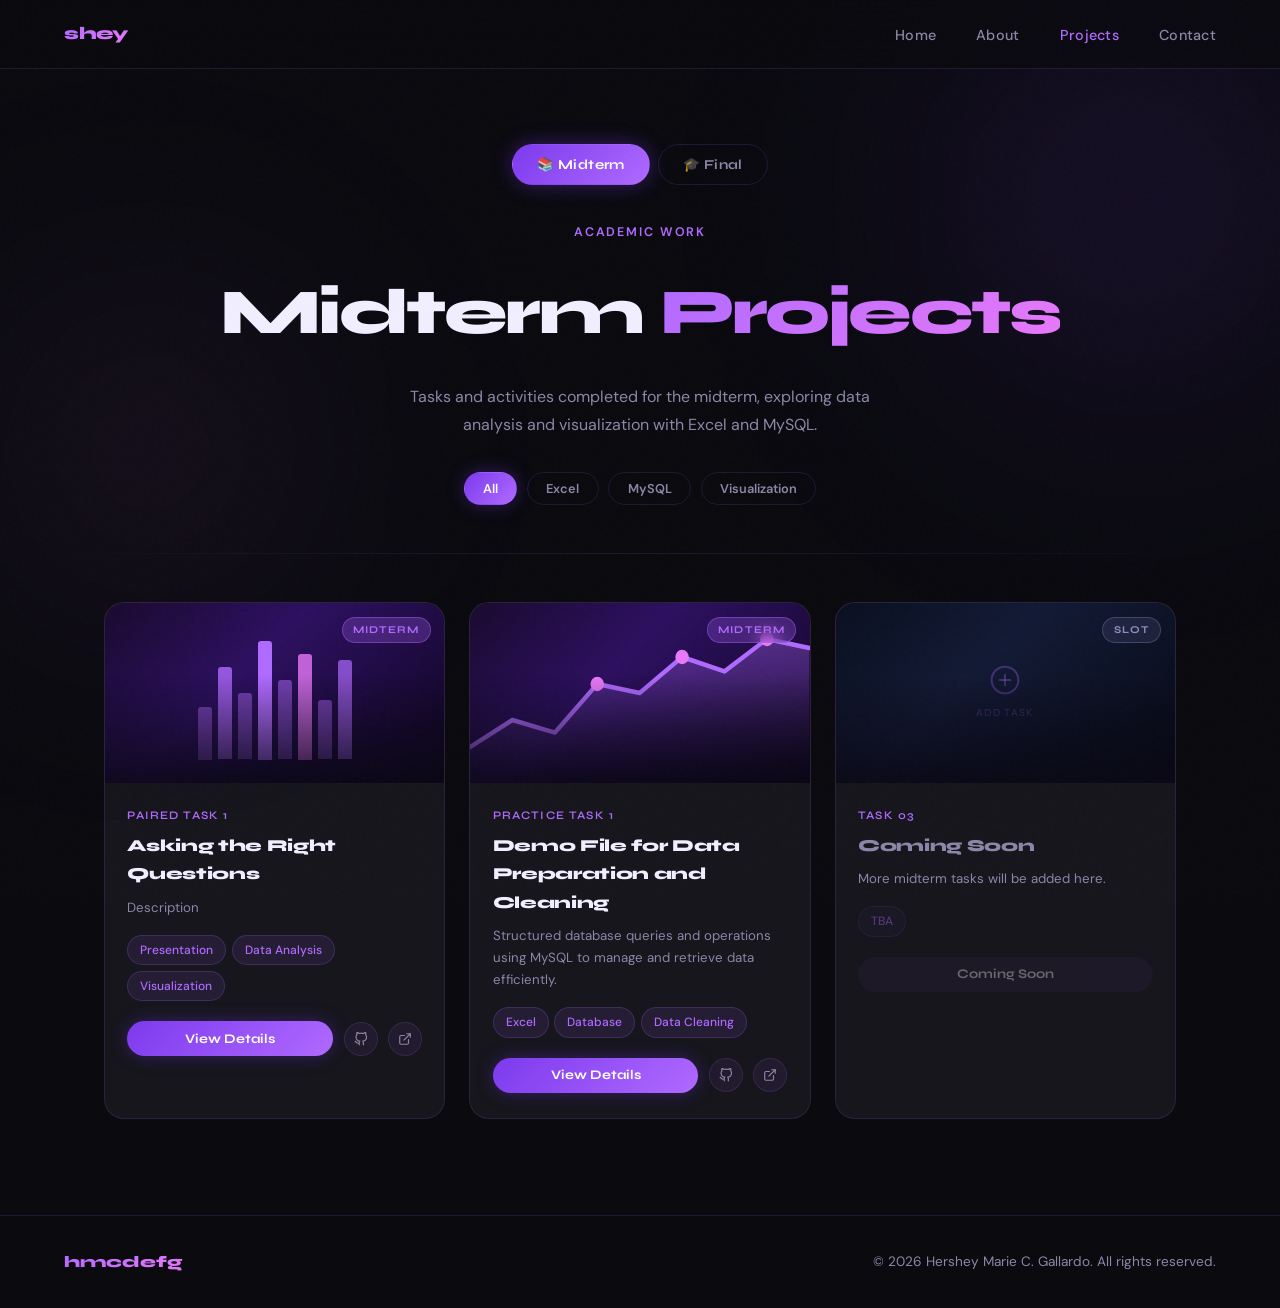
==== midterm.html @ e4078df8 "new index landing page + midterm page ganda purple sha tapos omg may kulang pa lalagay mo pa yung mg" ====
<!DOCTYPE html>
<html lang="en">
<head>
<meta charset="UTF-8">
<meta name="viewport" content="width=device-width, initial-scale=1.0">
<title>Midterms</title>
<link href="https://fonts.googleapis.com/css2?family=Syne:wght@400;600;700;800&family=DM+Sans:ital,opsz,wght@0,9..40,300;0,9..40,400;0,9..40,500;1,9..40,300&display=swap" rel="stylesheet">
<link rel="stylesheet" href="style.css">
</head>
<body>

<div class="blob1"></div>
<div class="blob2"></div>

<!-- NAV — matches portfolio.html exactly -->
<nav>
  <div class="nav-logo">shey</div>
  <ul class="nav-links">
    <li><a href="index.html">Home</a></li>
    <li><a href="index.html#about">About</a></li>
    <li><a href="midterm.html" class="active">Projects</a></li>
    <li><a href="index.html#contact">Contact</a></li>
  </ul>
</nav>

<!-- HERO -->
<div class="projects-hero">
  <div class="page-tabs">
    <a href="midterm.html" class="page-tab active">📚 Midterm</a>
    <a href="final.html" class="page-tab">🎓 Final</a>
  </div>
  <div class="projects-hero-tag">Academic Work</div>
  <h1>Midterm <span style="background:linear-gradient(135deg,var(--accent),var(--accent3));-webkit-background-clip:text;-webkit-text-fill-color:transparent;">Projects</span></h1>
  <p>Tasks and activities completed for the midterm, exploring data analysis and visualization with Excel and MySQL.</p>
  <div class="filter-bar">
    <button class="filter-btn active" data-filter="all">All</button>
    <button class="filter-btn" data-filter="excel">Excel</button>
    <button class="filter-btn" data-filter="mysql">MySQL</button>
    <button class="filter-btn" data-filter="viz">Visualization</button>
  </div>
</div>

<div class="section-divider" style="max-width:1200px; margin: 0 auto;"></div>

<!-- PROJECTS GRID -->
<section class="projects-page-section">
  <div class="projects-page-grid" id="projectsGrid">

    <!-- CARD 1 -->
    <div class="pcard" data-category="excel viz">
      <div class="pcard-img">
        <span class="pcard-badge">Midterm</span>
        <div class="banner-visual banner-bars">
          <div class="bbar"></div><div class="bbar"></div><div class="bbar"></div>
          <div class="bbar"></div><div class="bbar"></div><div class="bbar"></div>
          <div class="bbar"></div><div class="bbar"></div>
        </div>
      </div>
      <div class="pcard-body">
        <div class="pcard-number">Paired Task 1</div>
        <div class="pcard-title">Asking the Right Questions</div>
        <p class="pcard-desc">Description</p>
        <div class="pcard-tags">
          <span class="tag">Presentation</span>
          <span class="tag">Data Analysis</span>
          <span class="tag">Visualization</span>
        </div>
        <div class="pcard-footer">
          <button class="btn-view" onclick="openModal('modal1')">View Details</button>
          <a class="icon-btn" title="GitHub" href="#">
            <svg width="14" height="14" viewBox="0 0 24 24" fill="none" stroke="currentColor" stroke-width="2" stroke-linecap="round" stroke-linejoin="round"><path d="M9 19c-5 1.5-5-2.5-7-3m14 6v-3.87a3.37 3.37 0 0 0-.94-2.61c3.14-.35 6.44-1.54 6.44-7A5.44 5.44 0 0 0 20 4.77 5.07 5.07 0 0 0 19.91 1S18.73.65 16 2.48a13.38 13.38 0 0 0-7 0C6.27.65 5.09 1 5.09 1A5.07 5.07 0 0 0 5 4.77a5.44 5.44 0 0 0-1.5 3.78c0 5.42 3.3 6.61 6.44 7A3.37 3.37 0 0 0 9 18.13V22"/></svg>
          </a>
          <a class="icon-btn" title="Live" href="#">
            <svg width="14" height="14" viewBox="0 0 24 24" fill="none" stroke="currentColor" stroke-width="2" stroke-linecap="round" stroke-linejoin="round"><path d="M18 13v6a2 2 0 0 1-2 2H5a2 2 0 0 1-2-2V8a2 2 0 0 1 2-2h6"/><polyline points="15 3 21 3 21 9"/><line x1="10" y1="14" x2="21" y2="3"/></svg>
          </a>
        </div>
      </div>
    </div>

    <!-- CARD 2 -->
    <div class="pcard" data-category="mysql">
      <div class="pcard-img">
        <span class="pcard-badge">Midterm</span>
        <div class="banner-line">
          <svg viewBox="0 0 200 100" xmlns="http://www.w3.org/2000/svg" preserveAspectRatio="none">
            <defs>
              <linearGradient id="lg1" x1="0" y1="0" x2="0" y2="1">
                <stop offset="0%" stop-color="#b06aff" stop-opacity="0.35"/>
                <stop offset="100%" stop-color="#b06aff" stop-opacity="0"/>
              </linearGradient>
            </defs>
            <path d="M0 80 L25 65 L50 72 L75 45 L100 50 L125 30 L150 38 L175 20 L200 25 L200 100 L0 100 Z" fill="url(#lg1)"/>
            <polyline points="0,80 25,65 50,72 75,45 100,50 125,30 150,38 175,20 200,25" fill="none" stroke="#b06aff" stroke-width="2.5" stroke-linecap="round" stroke-linejoin="round"/>
            <circle cx="75" cy="45" r="4" fill="#e879f9"/>
            <circle cx="125" cy="30" r="4" fill="#e879f9"/>
            <circle cx="175" cy="20" r="4" fill="#e879f9"/>
          </svg>
        </div>
      </div>
      <div class="pcard-body">
        <div class="pcard-number">Practice Task 1</div>
        <div class="pcard-title">Demo File for Data Preparation and Cleaning</div>
        <p class="pcard-desc">Structured database queries and operations using MySQL to manage and retrieve data efficiently.</p>
        <div class="pcard-tags">
          <span class="tag">Excel</span>
          <span class="tag">Database</span>
          <span class="tag">Data Cleaning</span>
        </div>
        <div class="pcard-footer">
          <button class="btn-view" onclick="openModal('modal2')">View Details</button>
          <a class="icon-btn" title="GitHub" href="#">
            <svg width="14" height="14" viewBox="0 0 24 24" fill="none" stroke="currentColor" stroke-width="2" stroke-linecap="round" stroke-linejoin="round"><path d="M9 19c-5 1.5-5-2.5-7-3m14 6v-3.87a3.37 3.37 0 0 0-.94-2.61c3.14-.35 6.44-1.54 6.44-7A5.44 5.44 0 0 0 20 4.77 5.07 5.07 0 0 0 19.91 1S18.73.65 16 2.48a13.38 13.38 0 0 0-7 0C6.27.65 5.09 1 5.09 1A5.07 5.07 0 0 0 5 4.77a5.44 5.44 0 0 0-1.5 3.78c0 5.42 3.3 6.61 6.44 7A3.37 3.37 0 0 0 9 18.13V22"/></svg>
          </a>
          <a class="icon-btn" title="Live" href="#">
            <svg width="14" height="14" viewBox="0 0 24 24" fill="none" stroke="currentColor" stroke-width="2" stroke-linecap="round" stroke-linejoin="round"><path d="M18 13v6a2 2 0 0 1-2 2H5a2 2 0 0 1-2-2V8a2 2 0 0 1 2-2h6"/><polyline points="15 3 21 3 21 9"/><line x1="10" y1="14" x2="21" y2="3"/></svg>
          </a>
        </div>
      </div>
    </div>

    <!-- CARD 3 — placeholder slot -->
    <div class="pcard" data-category="excel">
      <div class="pcard-img" style="background: linear-gradient(135deg, #0a1020 0%, #131a35 40%, #060a15 100%);">
        <span class="pcard-badge" style="background:rgba(100,100,150,0.2); border-color:rgba(150,150,200,0.3); color:#9090c0;">Slot</span>
        <div class="banner-visual" style="align-items:center; justify-content:center; flex-direction:column; gap:0.5rem;">
          <svg width="32" height="32" viewBox="0 0 24 24" fill="none" stroke="rgba(176,106,255,0.3)" stroke-width="1.5" stroke-linecap="round" stroke-linejoin="round">
            <circle cx="12" cy="12" r="10"/><line x1="12" y1="8" x2="12" y2="16"/><line x1="8" y1="12" x2="16" y2="12"/>
          </svg>
          <span style="font-family:'Syne',sans-serif; font-size:0.68rem; letter-spacing:0.12em; text-transform:uppercase; color:rgba(176,106,255,0.3);">Add task</span>
        </div>
      </div>
      <div class="pcard-body">
        <div class="pcard-number">Task 03</div>
        <div class="pcard-title" style="color:var(--muted);">Coming Soon</div>
        <p class="pcard-desc">More midterm tasks will be added here.</p>
        <div class="pcard-tags"><span class="tag" style="opacity:0.4;">TBA</span></div>
        <div class="pcard-footer">
          <button class="btn-view" style="opacity:0.35; cursor:not-allowed; background:rgba(176,106,255,0.15); box-shadow:none;">Coming Soon</button>
        </div>
      </div>
    </div>

  </div>
</section>

<!-- MODAL 1 -->
<div class="modal-overlay" id="modal1">
  <div class="modal">
    <div class="modal-banner">
      <button class="modal-close" onclick="closeModal('modal1')">✕</button>
      <div style="flex:1; height:45%; background:rgba(176,106,255,0.5); border-radius:3px 3px 0 0;"></div>
      <div style="flex:1; height:75%; background:rgba(176,106,255,0.75); border-radius:3px 3px 0 0;"></div>
      <div style="flex:1; height:55%; background:rgba(176,106,255,0.55); border-radius:3px 3px 0 0;"></div>
      <div style="flex:1; height:95%; background:var(--accent); border-radius:3px 3px 0 0;"></div>
      <div style="flex:1; height:65%; background:rgba(176,106,255,0.65); border-radius:3px 3px 0 0;"></div>
      <div style="flex:1; height:85%; background:rgba(232,121,249,0.75); border-radius:3px 3px 0 0;"></div>
      <div style="flex:1; height:50%; background:rgba(176,106,255,0.5); border-radius:3px 3px 0 0;"></div>
    </div>
    <div class="modal-body">
      <div class="modal-label">Midterm · Paired Task 1.</div>
      <div class="modal-title"> Asking the Right Questions</div>
      <p class="modal-desc">decription</p>
      <div class="modal-tags">
        <span class="tag">Presentation</span>
        <span class="tag">Data Analysis</span>
        <span class="tag">Visualization</span>
      </div>
      <div class="modal-actions">
        <a href="#" class="btn-view" style="display:inline-flex; align-items:center; gap:0.4rem; flex:unset; padding:0.65rem 1.5rem;">
          <svg width="13" height="13" viewBox="0 0 24 24" fill="none" stroke="currentColor" stroke-width="2.5" stroke-linecap="round" stroke-linejoin="round"><path d="M9 19c-5 1.5-5-2.5-7-3m14 6v-3.87a3.37 3.37 0 0 0-.94-2.61c3.14-.35 6.44-1.54 6.44-7A5.44 5.44 0 0 0 20 4.77 5.07 5.07 0 0 0 19.91 1S18.73.65 16 2.48a13.38 13.38 0 0 0-7 0C6.27.65 5.09 1 5.09 1A5.07 5.07 0 0 0 5 4.77a5.44 5.44 0 0 0-1.5 3.78c0 5.42 3.3 6.61 6.44 7A3.37 3.37 0 0 0 9 18.13V22"/></svg>
          View on GitHub
        </a>
        <button class="btn-outline" onclick="closeModal('modal1')" style="padding:0.65rem 1.25rem; font-size:0.85rem;">Close</button>
      </div>
    </div>
  </div>
</div>

<!-- MODAL 2 -->
<div class="modal-overlay" id="modal2">
  <div class="modal">
    <div class="modal-banner" style="padding:0; position:relative;">
      <button class="modal-close" onclick="closeModal('modal2')">✕</button>
      <svg viewBox="0 0 300 180" xmlns="http://www.w3.org/2000/svg" style="position:absolute;inset:0;width:100%;height:100%;" preserveAspectRatio="none">
        <defs>
          <linearGradient id="lg2" x1="0" y1="0" x2="0" y2="1">
            <stop offset="0%" stop-color="#b06aff" stop-opacity="0.3"/>
            <stop offset="100%" stop-color="#b06aff" stop-opacity="0"/>
          </linearGradient>
        </defs>
        <path d="M0 120 L40 95 L80 105 L120 65 L160 75 L200 45 L240 58 L300 30 L300 180 L0 180 Z" fill="url(#lg2)"/>
        <polyline points="0,120 40,95 80,105 120,65 160,75 200,45 240,58 300,30" fill="none" stroke="#b06aff" stroke-width="2.5" stroke-linecap="round" stroke-linejoin="round"/>
        <circle cx="120" cy="65" r="5" fill="#e879f9"/>
        <circle cx="200" cy="45" r="5" fill="#e879f9"/>
        <circle cx="300" cy="30" r="5" fill="#e879f9"/>
      </svg>
    </div>
    <div class="modal-body">
      <div class="modal-label">Midterm · Task 02</div>
      <div class="modal-title">Database Activity</div>
      <p class="modal-desc">A hands-on MySQL activity covering structured query language fundamentals — creating tables, inserting data, writing SELECT queries, and using JOINs to retrieve meaningful information from relational databases.</p>
      <div class="modal-tags">
        <span class="tag">MySQL</span>
        <span class="tag">SQL</span>
        <span class="tag">Database</span>
        <span class="tag">Queries</span>
      </div>
      <div class="modal-actions">
        <a href="#" class="btn-view" style="display:inline-flex; align-items:center; gap:0.4rem; flex:unset; padding:0.65rem 1.5rem;">
          <svg width="13" height="13" viewBox="0 0 24 24" fill="none" stroke="currentColor" stroke-width="2.5" stroke-linecap="round" stroke-linejoin="round"><path d="M9 19c-5 1.5-5-2.5-7-3m14 6v-3.87a3.37 3.37 0 0 0-.94-2.61c3.14-.35 6.44-1.54 6.44-7A5.44 5.44 0 0 0 20 4.77 5.07 5.07 0 0 0 19.91 1S18.73.65 16 2.48a13.38 13.38 0 0 0-7 0C6.27.65 5.09 1 5.09 1A5.07 5.07 0 0 0 5 4.77a5.44 5.44 0 0 0-1.5 3.78c0 5.42 3.3 6.61 6.44 7A3.37 3.37 0 0 0 9 18.13V22"/></svg>
          View on GitHub
        </a>
        <button class="btn-outline" onclick="closeModal('modal2')" style="padding:0.65rem 1.25rem; font-size:0.85rem;">Close</button>
      </div>
    </div>
  </div>
</div>

<!-- FOOTER — matches portfolio.html -->
<footer style="position:relative; z-index:1;">
  <div class="footer-logo">hmcdefg</div>
  <div class="footer-text">© 2026 Hershey Marie C. Gallardo. All rights reserved.</div>
</footer>

<script>
  // Filter
  document.querySelectorAll('.filter-btn').forEach(btn => {
    btn.addEventListener('click', () => {
      document.querySelectorAll('.filter-btn').forEach(b => b.classList.remove('active'));
      btn.classList.add('active');
      const filter = btn.dataset.filter;
      document.querySelectorAll('.pcard').forEach(card => {
        const cats = card.dataset.category || '';
        card.style.display = (filter === 'all' || cats.includes(filter)) ? '' : 'none';
      });
    });
  });

  // Modal
  function openModal(id) {
    document.getElementById(id).classList.add('open');
    document.body.style.overflow = 'hidden';
  }
  function closeModal(id) {
    document.getElementById(id).classList.remove('open');
    document.body.style.overflow = '';
  }
  document.querySelectorAll('.modal-overlay').forEach(o => {
    o.addEventListener('click', e => { if (e.target === o) closeModal(o.id); });
  });
  document.addEventListener('keydown', e => {
    if (e.key === 'Escape') document.querySelectorAll('.modal-overlay.open').forEach(m => closeModal(m.id));
  });
</script>
</body>
</html>
---- style.css ----
/* ============================================
   HERSHEY MARIE C. GALLARDO — PORTFOLIO CSS
   ============================================ */

/* CSS VARIABLES */
:root {
    --bg: #0a0a0f;
    --bg2: #111118;
    --bg3: #18181f;
    --accent: #b06aff;
    --accent2: #7c3aed;
    --accent3: #e879f9;
    --text: #f0eeff;
    --muted: #8b87a8;
    --border: rgba(176, 106, 255, 0.15);
    --card: rgba(24, 24, 31, 0.9);
  }
  
  /* ============================================
     RESET & BASE
     ============================================ */
  * { margin: 0; padding: 0; box-sizing: border-box; }
  
  html { scroll-behavior: smooth; }
  
  body {
    background: var(--bg);
    color: var(--text);
    font-family: 'DM Sans', sans-serif;
    font-size: 16px;
    line-height: 1.7;
    overflow-x: hidden;
  }
  
  /* ============================================
     NOISE OVERLAY
     ============================================ */
  body::before {
    content: '';
    position: fixed;
    inset: 0;
    background-image: url("data:image/svg+xml,%3Csvg viewBox='0 0 256 256' xmlns='http://www.w3.org/2000/svg'%3E%3Cfilter id='noise'%3E%3CfeTurbulence type='fractalNoise' baseFrequency='0.9' numOctaves='4' stitchTiles='stitch'/%3E%3C/filter%3E%3Crect width='100%25' height='100%25' filter='url(%23noise)' opacity='0.03'/%3E%3C/svg%3E");
    pointer-events: none;
    z-index: 999;
    opacity: 0.4;
  }
  
  /* ============================================
     AMBIENT GLOW BLOBS
     ============================================ */
  .blob1, .blob2 {
    position: fixed;
    border-radius: 50%;
    filter: blur(120px);
    pointer-events: none;
    z-index: 0;
  }
  
  .blob1 {
    width: 600px;
    height: 600px;
    background: radial-gradient(circle, rgba(124,58,237,0.18) 0%, transparent 70%);
    top: -100px;
    right: -150px;
    animation: float1 12s ease-in-out infinite;
  }
  
  .blob2 {
    width: 500px;
    height: 500px;
    background: radial-gradient(circle, rgba(232,121,249,0.1) 0%, transparent 70%);
    bottom: 200px;
    left: -100px;
    animation: float2 15s ease-in-out infinite;
  }
  
  @keyframes float1 {
    0%, 100% { transform: translate(0, 0); }
    50% { transform: translate(-30px, 40px); }
  }
  
  @keyframes float2 {
    0%, 100% { transform: translate(0, 0); }
    50% { transform: translate(40px, -30px); }
  }
  
  /* ============================================
     NAVIGATION
     ============================================ */
  nav {
    position: fixed;
    top: 0;
    left: 0;
    right: 0;
    z-index: 100;
    padding: 1.2rem 4rem;
    display: flex;
    justify-content: space-between;
    align-items: center;
    background: rgba(10,10,15,0.7);
    backdrop-filter: blur(20px);
    border-bottom: 1px solid var(--border);
  }
  
  .nav-logo {
    font-family: 'Syne', sans-serif;
    font-weight: 800;
    font-size: 1.1rem;
    background: linear-gradient(135deg, var(--accent), var(--accent3));
    -webkit-background-clip: text;
    -webkit-text-fill-color: transparent;
    letter-spacing: -0.02em;
  }
  
  .nav-links {
    display: flex;
    gap: 2.5rem;
    list-style: none;
  }
  
  .nav-links a {
    color: var(--muted);
    text-decoration: none;
    font-size: 0.9rem;
    font-weight: 500;
    transition: color 0.3s;
    letter-spacing: 0.02em;
  }
  
  .nav-links a:hover { color: var(--text); }
  .nav-links a.active { color: var(--accent); }
  
  /* ============================================
     SECTIONS
     ============================================ */
  section {
    position: relative;
    z-index: 1;
  }
  
  /* ============================================
     HERO
     ============================================ */
  #home {
    min-height: 100vh;
    display: flex;
    flex-direction: column;
    justify-content: center;
    padding: 0 4rem;
    padding-top: 80px;
  }
  
  .hero-label {
    display: inline-flex;
    align-items: center;
    gap: 0.5rem;
    font-size: 0.8rem;
    letter-spacing: 0.15em;
    text-transform: uppercase;
    color: var(--accent);
    font-weight: 600;
    margin-bottom: 1.5rem;
    opacity: 0;
    animation: fadeUp 0.8s ease forwards 0.2s;
  }
  
  .hero-label::before {
    content: '';
    display: block;
    width: 24px;
    height: 1px;
    background: var(--accent);
  }
  
  .hero-name {
    font-family: 'Syne', sans-serif;
    font-size: clamp(3rem, 8vw, 7rem);
    font-weight: 800;
    line-height: 0.95;
    letter-spacing: -0.04em;
    margin-bottom: 1.5rem;
    opacity: 0;
    animation: fadeUp 0.8s ease forwards 0.4s;
  }
  
  .hero-name .highlight {
    background: linear-gradient(135deg, var(--accent) 0%, var(--accent3) 100%);
    -webkit-background-clip: text;
    -webkit-text-fill-color: transparent;
  }
  
  .hero-bio {
    max-width: 520px;
    color: var(--muted);
    font-size: 1.05rem;
    line-height: 1.8;
    margin-bottom: 2.5rem;
    opacity: 0;
    animation: fadeUp 0.8s ease forwards 0.6s;
  }
  
  .hero-cta {
    display: flex;
    gap: 1rem;
    opacity: 0;
    animation: fadeUp 0.8s ease forwards 0.8s;
  }
  
  /* ============================================
     BUTTONS
     ============================================ */
  .btn-primary {
    padding: 0.85rem 2rem;
    background: linear-gradient(135deg, var(--accent2), var(--accent));
    color: white;
    text-decoration: none;
    border-radius: 50px;
    font-weight: 600;
    font-size: 0.9rem;
    transition: transform 0.2s, box-shadow 0.2s;
    box-shadow: 0 0 30px rgba(124,58,237,0.4);
  }
  
  .btn-primary:hover {
    transform: translateY(-2px);
    box-shadow: 0 0 50px rgba(176,106,255,0.5);
  }
  
  .btn-outline {
    padding: 0.85rem 2rem;
    border: 1px solid var(--border);
    color: var(--text);
    text-decoration: none;
    border-radius: 50px;
    font-weight: 600;
    font-size: 0.9rem;
    background: transparent;
    transition: border-color 0.2s, background 0.2s;
  }
  
  .btn-outline:hover {
    border-color: var(--accent);
    background: rgba(176,106,255,0.08);
  }
  
  /* ============================================
     SCROLL INDICATOR
     ============================================ */
  .scroll-indicator {
    position: absolute;
    bottom: 2rem;
    left: 4rem;
    display: flex;
    align-items: center;
    gap: 0.75rem;
    color: var(--muted);
    font-size: 0.78rem;
    letter-spacing: 0.1em;
    text-transform: uppercase;
    opacity: 0;
    animation: fadeUp 0.8s ease forwards 1.2s;
  }
  
  .scroll-line {
    width: 40px;
    height: 1px;
    background: var(--muted);
    position: relative;
    overflow: hidden;
  }
  
  .scroll-line::after {
    content: '';
    position: absolute;
    top: 0;
    left: -100%;
    width: 100%;
    height: 100%;
    background: var(--accent);
    animation: scrollLine 2s ease-in-out infinite;
  }
  
  @keyframes scrollLine {
    0% { left: -100%; }
    100% { left: 100%; }
  }
  
  /* ============================================
     ABOUT
     ============================================ */
  #about {
    padding: 8rem 4rem;
    display: grid;
    grid-template-columns: 1fr 1fr;
    gap: 6rem;
    align-items: center;
    max-width: 1200px;
    margin: 0 auto;
  }
  
  .about-tag {
    font-family: 'Syne', sans-serif;
    font-size: 0.75rem;
    letter-spacing: 0.15em;
    text-transform: uppercase;
    color: var(--accent);
    font-weight: 700;
    margin-bottom: 1rem;
  }
  
  .about-title {
    font-family: 'Syne', sans-serif;
    font-size: 2.8rem;
    font-weight: 800;
    line-height: 1.1;
    letter-spacing: -0.03em;
    margin-bottom: 1.5rem;
  }
  
  .about-text {
    color: var(--muted);
    margin-bottom: 1rem;
    font-size: 0.97rem;
  }
  
  .about-stats {
    display: grid;
    grid-template-columns: 1fr 1fr;
    gap: 1.5rem;
    margin-top: 2.5rem;
  }
  
  .stat-box {
    padding: 1.5rem;
    background: var(--card);
    border: 1px solid var(--border);
    border-radius: 16px;
    transition: border-color 0.3s, transform 0.3s;
  }
  
  .stat-box:hover {
    border-color: var(--accent);
    transform: translateY(-3px);
  }
  
  .stat-number {
    font-family: 'Syne', sans-serif;
    font-size: 2rem;
    font-weight: 800;
    background: linear-gradient(135deg, var(--accent), var(--accent3));
    -webkit-background-clip: text;
    -webkit-text-fill-color: transparent;
  }
  
  .stat-label {
    color: var(--muted);
    font-size: 0.85rem;
    margin-top: 0.25rem;
  }
  
  /* About Visual */
  .about-visual {
    display: flex;
    justify-content: center;
    align-items: center;
  }
  
  .pixel-art-container {
    position: relative;
    width: 280px;
    height: 280px;
  }
  
  .pixel-art-container::before {
    content: '';
    position: absolute;
    inset: -20px;
    background: radial-gradient(circle, rgba(176,106,255,0.2) 0%, transparent 70%);
    border-radius: 50%;
    animation: pulse 3s ease-in-out infinite;
  }
  
  @keyframes pulse {
    0%, 100% { opacity: 0.5; transform: scale(1); }
    50% { opacity: 1; transform: scale(1.05); }
  }
  
  .pixel-grid {
    display: grid;
    grid-template-columns: repeat(16, 1fr);
    gap: 2px;
    width: 100%;
    height: 100%;
  }
  
  /* ============================================
     SECTION SHARED STYLES
     ============================================ */
  .section-header {
    margin-bottom: 3rem;
  }
  
  .section-tag {
    font-family: 'Syne', sans-serif;
    font-size: 0.75rem;
    letter-spacing: 0.15em;
    text-transform: uppercase;
    color: var(--accent);
    font-weight: 700;
    margin-bottom: 0.75rem;
  }
  
  .section-title {
    font-family: 'Syne', sans-serif;
    font-size: 2.5rem;
    font-weight: 800;
    letter-spacing: -0.03em;
  }
  
  /* ============================================
     SKILLS
     ============================================ */
  #skills {
    padding: 6rem 4rem;
    max-width: 1200px;
    margin: 0 auto;
  }
  
  .skills-grid {
    display: grid;
    grid-template-columns: repeat(3, 1fr);
    gap: 1.5rem;
  }
  
  .skill-card {
    padding: 2rem;
    background: var(--card);
    border: 1px solid var(--border);
    border-radius: 20px;
    transition: border-color 0.3s, transform 0.3s;
    position: relative;
    overflow: hidden;
  }
  
  .skill-card::before {
    content: '';
    position: absolute;
    top: 0;
    left: 0;
    right: 0;
    height: 2px;
    background: linear-gradient(90deg, var(--accent2), var(--accent3));
    opacity: 0;
    transition: opacity 0.3s;
  }
  
  .skill-card:hover { border-color: rgba(176,106,255,0.4); transform: translateY(-5px); }
  .skill-card:hover::before { opacity: 1; }
  
  .skill-icon {
    font-size: 2rem;
    margin-bottom: 1rem;
  }
  
  .skill-name {
    font-family: 'Syne', sans-serif;
    font-weight: 700;
    font-size: 1rem;
    margin-bottom: 0.75rem;
  }
  
  .skill-tags {
    display: flex;
    flex-wrap: wrap;
    gap: 0.4rem;
  }
  
  .tag {
    padding: 0.25rem 0.75rem;
    background: rgba(176,106,255,0.1);
    border: 1px solid rgba(176,106,255,0.2);
    border-radius: 50px;
    font-size: 0.75rem;
    color: var(--accent);
    font-weight: 500;
  }
  
  /* ============================================
     PROJECTS
     ============================================ */
  #projects {
    padding: 6rem 4rem;
    max-width: 1200px;
    margin: 0 auto;
  }
  
  .projects-grid {
    display: grid;
    grid-template-columns: repeat(2, 1fr);
    gap: 1.5rem;
  }
  
  .project-card {
    background: var(--card);
    border: 1px solid var(--border);
    border-radius: 24px;
    overflow: hidden;
    transition: border-color 0.3s, transform 0.3s;
    position: relative;
  }
  
  .project-card:hover {
    border-color: rgba(176,106,255,0.5);
    transform: translateY(-6px);
  }
  
  .project-card.coming-soon {
    opacity: 0.6;
  }
  
  .project-banner {
    height: 200px;
    position: relative;
    overflow: hidden;
    display: flex;
    align-items: center;
    justify-content: center;
  }
  
  .project-banner-midterm {
    background: linear-gradient(135deg, #1a0533 0%, #2d1058 50%, #0f0a1a 100%);
  }
  
  .project-banner-final {
    background: linear-gradient(135deg, #0a1a2e 0%, #0d2d47 50%, #050d15 100%);
  }
  
  /* Data viz animation */
  .data-viz {
    display: flex;
    align-items: flex-end;
    gap: 8px;
    height: 100px;
  }
  
  .bar {
    width: 20px;
    border-radius: 4px 4px 0 0;
    animation: barGrow 1s ease forwards;
    opacity: 0;
  }
  
  @keyframes barGrow {
    from { height: 0; opacity: 0; }
    to { opacity: 1; }
  }
  
  .bar:nth-child(1) { height: 40px; background: rgba(176,106,255,0.6); animation-delay: 0.1s; }
  .bar:nth-child(2) { height: 70px; background: rgba(176,106,255,0.8); animation-delay: 0.2s; }
  .bar:nth-child(3) { height: 55px; background: rgba(176,106,255,0.6); animation-delay: 0.3s; }
  .bar:nth-child(4) { height: 90px; background: var(--accent);          animation-delay: 0.4s; }
  .bar:nth-child(5) { height: 65px; background: rgba(176,106,255,0.7); animation-delay: 0.5s; }
  .bar:nth-child(6) { height: 45px; background: rgba(176,106,255,0.5); animation-delay: 0.6s; }
  .bar:nth-child(7) { height: 80px; background: rgba(232,121,249,0.8); animation-delay: 0.7s; }
  
  /* Scatter dots */
  .scatter {
    position: relative;
    width: 160px;
    height: 100px;
  }
  
  .dot {
    position: absolute;
    width: 6px;
    height: 6px;
    border-radius: 50%;
    background: rgba(176,106,255,0.6);
    animation: dotAppear 0.5s ease forwards;
    opacity: 0;
  }
  
  @keyframes dotAppear {
    to { opacity: 1; }
  }
  
  .trend-line {
    position: absolute;
    bottom: 10px;
    left: 10px;
    width: 140px;
    height: 1px;
    background: linear-gradient(90deg, transparent, var(--accent3));
    transform-origin: left center;
    transform: rotate(-20deg);
    animation: lineGrow 1s ease forwards 0.8s;
    opacity: 0;
  }
  
  @keyframes lineGrow {
    from { width: 0; opacity: 0; }
    to { width: 140px; opacity: 0.7; }
  }
  
  /* Coming soon */
  .coming-soon-inner {
    display: flex;
    flex-direction: column;
    align-items: center;
    gap: 1rem;
  }
  
  .lock-icon {
    width: 48px;
    height: 48px;
    border: 2px solid rgba(176,106,255,0.3);
    border-radius: 12px;
    display: flex;
    align-items: center;
    justify-content: center;
    font-size: 1.3rem;
  }
  
  .cs-label {
    font-family: 'Syne', sans-serif;
    font-size: 0.75rem;
    letter-spacing: 0.15em;
    text-transform: uppercase;
    color: rgba(176,106,255,0.5);
  }
  
  .project-badge {
    position: absolute;
    top: 1rem;
    right: 1rem;
    padding: 0.25rem 0.75rem;
    background: rgba(176,106,255,0.2);
    border: 1px solid rgba(176,106,255,0.3);
    border-radius: 50px;
    font-size: 0.7rem;
    letter-spacing: 0.1em;
    text-transform: uppercase;
    color: var(--accent);
    font-weight: 600;
  }
  
  .project-content {
    padding: 1.75rem;
  }
  
  .project-number {
    font-family: 'Syne', sans-serif;
    font-size: 0.75rem;
    letter-spacing: 0.1em;
    color: var(--accent);
    margin-bottom: 0.5rem;
    font-weight: 600;
  }
  
  .project-title {
    font-family: 'Syne', sans-serif;
    font-size: 1.4rem;
    font-weight: 800;
    margin-bottom: 0.75rem;
    letter-spacing: -0.02em;
  }
  
  .project-desc {
    color: var(--muted);
    font-size: 0.9rem;
    line-height: 1.7;
    margin-bottom: 1.5rem;
  }
  
  .project-tech {
    display: flex;
    flex-wrap: wrap;
    gap: 0.4rem;
  }
  
  /* ============================================
     CONTACT
     ============================================ */
  #contact {
    padding: 8rem 4rem;
    text-align: center;
    max-width: 800px;
    margin: 0 auto;
  }
  
  .contact-label {
    font-family: 'Syne', sans-serif;
    font-size: 0.75rem;
    letter-spacing: 0.15em;
    text-transform: uppercase;
    color: var(--accent);
    font-weight: 700;
    margin-bottom: 1rem;
  }
  
  .contact-title {
    font-family: 'Syne', sans-serif;
    font-size: clamp(2.5rem, 5vw, 4rem);
    font-weight: 800;
    letter-spacing: -0.03em;
    margin-bottom: 1.5rem;
    line-height: 1.1;
  }
  
  .contact-subtitle {
    color: var(--muted);
    font-size: 1rem;
    margin-bottom: 3rem;
    max-width: 480px;
    margin-left: auto;
    margin-right: auto;
  }
  
  /* ============================================
     FOOTER
     ============================================ */
  footer {
    padding: 2rem 4rem;
    border-top: 1px solid var(--border);
    display: flex;
    justify-content: space-between;
    align-items: center;
    position: relative;
    z-index: 1;
  }
  
  .footer-logo {
    font-family: 'Syne', sans-serif;
    font-weight: 800;
    font-size: 1rem;
    background: linear-gradient(135deg, var(--accent), var(--accent3));
    -webkit-background-clip: text;
    -webkit-text-fill-color: transparent;
  }
  
  .footer-text {
    color: var(--muted);
    font-size: 0.85rem;
  }
  
  /* ============================================
     SECTION DIVIDER
     ============================================ */
  .section-divider {
    width: 100%;
    height: 1px;
    background: linear-gradient(90deg, transparent, var(--border), transparent);
    max-width: 1200px;
    margin: 0 auto;
  }
  
  /* ============================================
     ANIMATIONS
     ============================================ */
  @keyframes fadeUp {
    from { opacity: 0; transform: translateY(30px); }
    to { opacity: 1; transform: translateY(0); }
  }
  
  .fade-in {
    opacity: 0;
    transform: translateY(30px);
    transition: opacity 0.7s ease, transform 0.7s ease;
  }
  
  .fade-in.visible {
    opacity: 1;
    transform: translateY(0);
  }
  
  /* ============================================
     RESPONSIVE
     ============================================ */
  @media (max-width: 900px) {
    nav { padding: 1rem 2rem; }
    #home { padding: 0 2rem; padding-top: 80px; }
    #about { grid-template-columns: 1fr; gap: 3rem; padding: 5rem 2rem; }
    .about-visual { display: none; }
    #skills { padding: 4rem 2rem; }
    .skills-grid { grid-template-columns: 1fr; }
    #projects { padding: 4rem 2rem; }
    .projects-grid { grid-template-columns: 1fr; }
    #contact { padding: 5rem 2rem; }
    footer { padding: 2rem; flex-direction: column; gap: 1rem; text-align: center; }
    .scroll-indicator { display: none; }
  }
  
  /* ============================================
     MIDTERM / PROJECTS PAGE
     ============================================ */
  
  /* Hero */
  .projects-hero {
    padding: 9rem 4rem 3rem;
    text-align: center;
    position: relative;
    z-index: 1;
  }
  
  .page-tabs {
    display: flex;
    justify-content: center;
    gap: 0.5rem;
    margin-bottom: 2rem;
    opacity: 0;
    animation: fadeUp 0.7s ease forwards 0.1s;
  }
  
  .page-tab {
    padding: 0.5rem 1.5rem;
    border-radius: 50px;
    font-size: 0.85rem;
    font-weight: 700;
    font-family: 'Syne', sans-serif;
    text-decoration: none;
    border: 1px solid var(--border);
    color: var(--muted);
    transition: all 0.25s;
    letter-spacing: 0.03em;
  }
  
  .page-tab:hover { border-color: var(--accent); color: var(--text); }
  
  .page-tab.active {
    background: linear-gradient(135deg, var(--accent2), var(--accent));
    border-color: transparent;
    color: #fff;
    box-shadow: 0 0 20px rgba(124,58,237,0.4);
  }
  
  .projects-hero-tag {
    display: inline-flex;
    align-items: center;
    gap: 0.5rem;
    font-size: 0.78rem;
    letter-spacing: 0.15em;
    text-transform: uppercase;
    color: var(--accent);
    font-weight: 600;
    margin-bottom: 1rem;
    opacity: 0;
    animation: fadeUp 0.7s ease forwards 0.2s;
  }
  
  .projects-hero h1 {
    font-family: 'Syne', sans-serif;
    font-size: clamp(2.2rem, 5vw, 4rem);
    font-weight: 800;
    letter-spacing: -0.04em;
    margin-bottom: 0.9rem;
    opacity: 0;
    animation: fadeUp 0.7s ease forwards 0.35s;
  }
  
  .projects-hero p {
    color: var(--muted);
    font-size: 1rem;
    max-width: 500px;
    margin: 0 auto 2rem;
    line-height: 1.8;
    opacity: 0;
    animation: fadeUp 0.7s ease forwards 0.5s;
  }
  
  /* Filter bar */
  .filter-bar {
    display: flex;
    justify-content: center;
    gap: 0.6rem;
    flex-wrap: wrap;
    opacity: 0;
    animation: fadeUp 0.7s ease forwards 0.6s;
  }
  
  .filter-btn {
    padding: 0.45rem 1.15rem;
    border-radius: 50px;
    font-size: 0.8rem;
    font-weight: 600;
    font-family: 'DM Sans', sans-serif;
    cursor: pointer;
    border: 1px solid var(--border);
    background: transparent;
    color: var(--muted);
    transition: all 0.25s;
  }
  
  .filter-btn:hover { border-color: var(--accent); color: var(--text); }
  
  .filter-btn.active {
    background: linear-gradient(135deg, var(--accent2), var(--accent));
    border-color: transparent;
    color: #fff;
    box-shadow: 0 0 18px rgba(124,58,237,0.35);
  }
  
  /* Grid section */
  .projects-page-section {
    padding: 3rem 4rem 6rem;
    max-width: 1200px;
    margin: 0 auto;
    position: relative;
    z-index: 1;
  }
  
  .projects-page-grid {
    display: grid;
    grid-template-columns: repeat(3, 1fr);
    gap: 1.5rem;
  }
  
  /* Card */
  .pcard {
    background: var(--card);
    border: 1px solid var(--border);
    border-radius: 20px;
    overflow: hidden;
    transition: border-color 0.3s, transform 0.35s, box-shadow 0.35s;
    position: relative;
    opacity: 0;
    transform: translateY(24px);
    animation: fadeUp 0.6s ease forwards;
  }
  
  .pcard:nth-child(1) { animation-delay: 0.1s; }
  .pcard:nth-child(2) { animation-delay: 0.2s; }
  .pcard:nth-child(3) { animation-delay: 0.3s; }
  
  .pcard:hover {
    border-color: rgba(176,106,255,0.5);
    transform: translateY(-6px);
    box-shadow: 0 20px 60px rgba(124,58,237,0.18);
  }
  
  /* Card image */
  .pcard-img {
    position: relative;
    height: 180px;
    overflow: hidden;
    background: linear-gradient(135deg, #1a0a2e 0%, #2d1060 40%, #0f0520 100%);
  }
  
  .pcard-img .banner-visual {
    position: absolute;
    inset: 0;
    display: flex;
    align-items: flex-end;
    justify-content: center;
    padding: 1.5rem;
    gap: 6px;
  }
  
  .banner-bars .bbar {
    width: 14px;
    border-radius: 3px 3px 0 0;
    background: rgba(176,106,255,0.55);
    animation: bbarGrow 1s ease forwards;
    opacity: 0;
  }
  
  .banner-bars .bbar:nth-child(1) { height: 40%; animation-delay: 0.1s; }
  .banner-bars .bbar:nth-child(2) { height: 70%; background: rgba(176,106,255,0.8); animation-delay: 0.18s; }
  .banner-bars .bbar:nth-child(3) { height: 50%; animation-delay: 0.26s; }
  .banner-bars .bbar:nth-child(4) { height: 90%; background: var(--accent); animation-delay: 0.34s; }
  .banner-bars .bbar:nth-child(5) { height: 60%; animation-delay: 0.42s; }
  .banner-bars .bbar:nth-child(6) { height: 80%; background: rgba(232,121,249,0.8); animation-delay: 0.5s; }
  .banner-bars .bbar:nth-child(7) { height: 45%; animation-delay: 0.58s; }
  .banner-bars .bbar:nth-child(8) { height: 75%; background: rgba(176,106,255,0.7); animation-delay: 0.66s; }
  
  @keyframes bbarGrow {
    from { opacity: 0; transform: scaleY(0); transform-origin: bottom; }
    to   { opacity: 1; transform: scaleY(1); transform-origin: bottom; }
  }
  
  .banner-line {
    position: absolute;
    inset: 0;
  }
  
  .banner-line svg {
    width: 100%;
    height: 100%;
    opacity: 0;
    animation: fadeIn 0.8s ease forwards 0.3s;
  }
  
  @keyframes fadeIn { to { opacity: 1; } }
  
  .pcard-img::after {
    content: '';
    position: absolute;
    inset: 0;
    background: linear-gradient(to top, rgba(10,8,20,0.85) 0%, transparent 60%);
    pointer-events: none;
  }
  
  .pcard-badge {
    position: absolute;
    top: 0.85rem;
    right: 0.85rem;
    z-index: 2;
    padding: 0.2rem 0.65rem;
    background: rgba(176,106,255,0.25);
    border: 1px solid rgba(176,106,255,0.4);
    border-radius: 50px;
    font-size: 0.65rem;
    letter-spacing: 0.1em;
    text-transform: uppercase;
    color: var(--accent);
    font-weight: 700;
    font-family: 'Syne', sans-serif;
    backdrop-filter: blur(8px);
  }
  
  /* Card body */
  .pcard-body { padding: 1.4rem 1.4rem 1.6rem; }
  
  .pcard-number {
    font-family: 'Syne', sans-serif;
    font-size: 0.72rem;
    letter-spacing: 0.1em;
    color: var(--accent);
    margin-bottom: 0.4rem;
    font-weight: 600;
    text-transform: uppercase;
  }
  
  .pcard-title {
    font-family: 'Syne', sans-serif;
    font-size: 1.05rem;
    font-weight: 800;
    margin-bottom: 0.5rem;
    letter-spacing: -0.02em;
  }
  
  .pcard-desc {
    color: var(--muted);
    font-size: 0.83rem;
    line-height: 1.65;
    margin-bottom: 1rem;
  }
  
  .pcard-tags {
    display: flex;
    flex-wrap: wrap;
    gap: 0.35rem;
    margin-bottom: 1.25rem;
  }
  
  .pcard-footer {
    display: flex;
    align-items: center;
    gap: 0.65rem;
  }
  
  .btn-view {
    flex: 1;
    padding: 0.6rem 1rem;
    background: linear-gradient(135deg, var(--accent2), var(--accent));
    color: #fff;
    border: none;
    border-radius: 50px;
    font-size: 0.82rem;
    font-weight: 700;
    font-family: 'Syne', sans-serif;
    cursor: pointer;
    transition: transform 0.2s, box-shadow 0.2s;
    box-shadow: 0 0 18px rgba(124,58,237,0.35);
    text-decoration: none;
    text-align: center;
  }
  
  .btn-view:hover {
    transform: translateY(-2px);
    box-shadow: 0 0 30px rgba(176,106,255,0.5);
  }
  
  .icon-btn {
    width: 34px;
    height: 34px;
    border-radius: 50%;
    background: rgba(176,106,255,0.08);
    border: 1px solid var(--border);
    display: flex;
    align-items: center;
    justify-content: center;
    cursor: pointer;
    transition: border-color 0.2s, background 0.2s;
    text-decoration: none;
    color: var(--muted);
  }
  
  .icon-btn:hover {
    border-color: var(--accent);
    background: rgba(176,106,255,0.15);
    color: var(--text);
  }
  
  /* Modal */
  .modal-overlay {
    position: fixed;
    inset: 0;
    background: rgba(5,3,12,0.85);
    backdrop-filter: blur(10px);
    z-index: 500;
    display: flex;
    align-items: center;
    justify-content: center;
    padding: 2rem;
    opacity: 0;
    pointer-events: none;
    transition: opacity 0.3s;
  }
  
  .modal-overlay.open { opacity: 1; pointer-events: all; }
  
  .modal {
    background: var(--bg3);
    border: 1px solid rgba(176,106,255,0.3);
    border-radius: 24px;
    max-width: 620px;
    width: 100%;
    overflow: hidden;
    transform: translateY(20px) scale(0.97);
    transition: transform 0.3s;
    box-shadow: 0 40px 100px rgba(0,0,0,0.5);
  }
  
  .modal-overlay.open .modal { transform: translateY(0) scale(1); }
  
  .modal-banner {
    height: 180px;
    background: linear-gradient(135deg, #1a0a2e 0%, #2d1060 40%, #0f0520 100%);
    position: relative;
    overflow: hidden;
    display: flex;
    align-items: flex-end;
    padding: 1.5rem;
    gap: 6px;
  }
  
  .modal-close {
    position: absolute;
    top: 1rem;
    right: 1rem;
    width: 32px;
    height: 32px;
    background: rgba(10,10,15,0.7);
    border: 1px solid var(--border);
    border-radius: 50%;
    color: var(--text);
    font-size: 1rem;
    cursor: pointer;
    display: flex;
    align-items: center;
    justify-content: center;
    transition: background 0.2s;
    z-index: 10;
  }
  
  .modal-close:hover { background: rgba(176,106,255,0.2); }
  
  .modal-body { padding: 1.75rem 2rem 2rem; }
  
  .modal-label {
    font-size: 0.72rem;
    letter-spacing: 0.12em;
    text-transform: uppercase;
    color: var(--accent);
    font-weight: 700;
    font-family: 'Syne', sans-serif;
    margin-bottom: 0.5rem;
  }
  
  .modal-title {
    font-family: 'Syne', sans-serif;
    font-size: 1.6rem;
    font-weight: 800;
    letter-spacing: -0.03em;
    margin-bottom: 1rem;
  }
  
  .modal-desc {
    color: var(--muted);
    font-size: 0.92rem;
    line-height: 1.75;
    margin-bottom: 1.5rem;
  }
  
  .modal-tags { display: flex; flex-wrap: wrap; gap: 0.4rem; margin-bottom: 1.75rem; }
  .modal-actions { display: flex; gap: 0.75rem; }
  
  /* Responsive — projects page */
  @media (max-width: 900px) {
    .projects-hero { padding: 8rem 2rem 3rem; }
    .projects-page-section { padding: 2rem 2rem 5rem; }
    .projects-page-grid { grid-template-columns: 1fr 1fr; }
  }
  
  @media (max-width: 580px) {
    .projects-page-grid { grid-template-columns: 1fr; }
  }
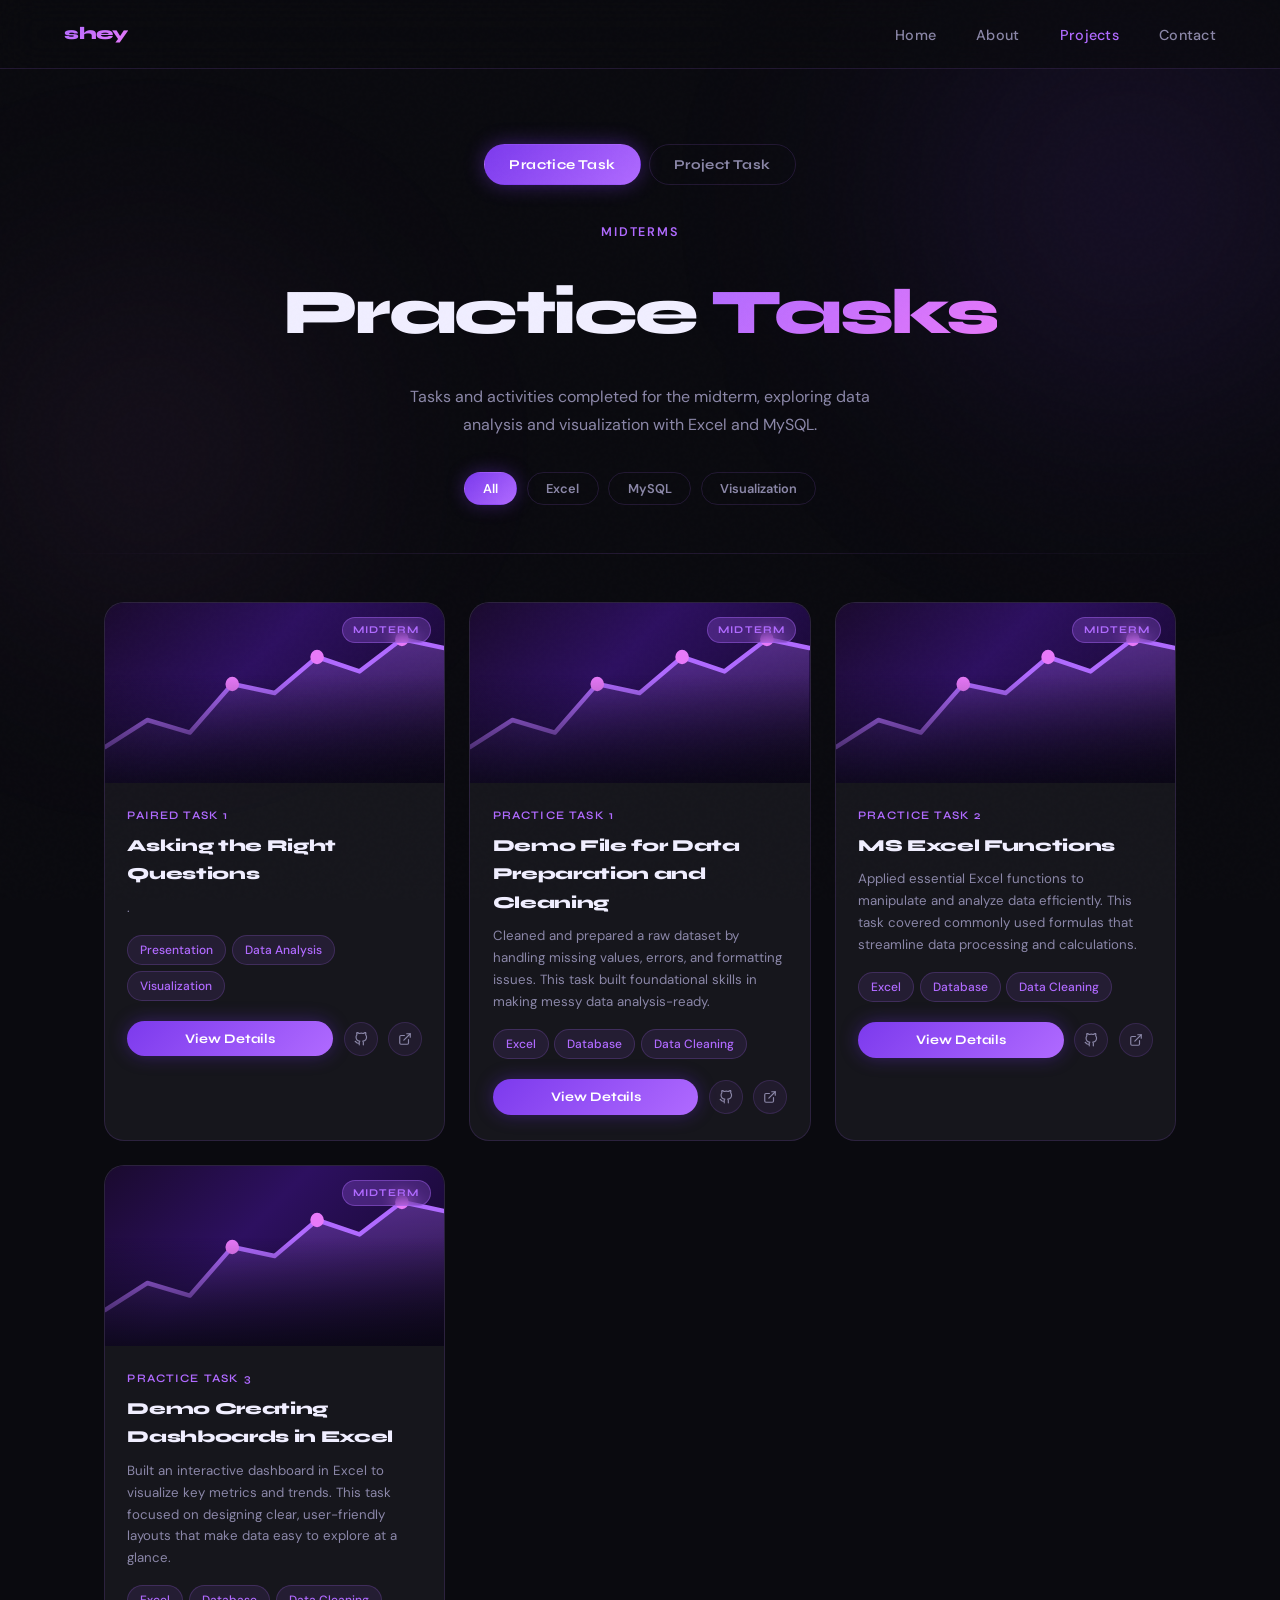
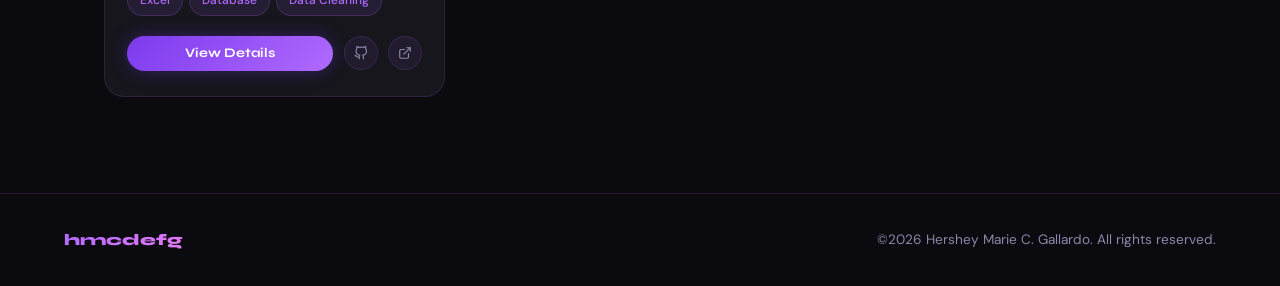
==== commit 89d0766d: "midterm2 yizyiz hiwalay yung practice sa project ow yes ++ lagay mo mga project mo tsaka yung sa mid" ====
--- a/midterm.html
+++ b/midterm.html
@@ -3,7 +3,7 @@
 <head>
 <meta charset="UTF-8">
 <meta name="viewport" content="width=device-width, initial-scale=1.0">
-<title>Midterms</title>
+<title>Midterms — Practice Task</title>
 <link href="https://fonts.googleapis.com/css2?family=Syne:wght@400;600;700;800&family=DM+Sans:ital,opsz,wght@0,9..40,300;0,9..40,400;0,9..40,500;1,9..40,300&display=swap" rel="stylesheet">
 <link rel="stylesheet" href="style.css">
 </head>
@@ -12,7 +12,7 @@
 <div class="blob1"></div>
 <div class="blob2"></div>
 
-<!-- NAV — matches portfolio.html exactly -->
+<!-- NAV -->
 <nav>
   <div class="nav-logo">shey</div>
   <ul class="nav-links">
@@ -26,11 +26,11 @@
 <!-- HERO -->
 <div class="projects-hero">
   <div class="page-tabs">
-    <a href="midterm.html" class="page-tab active">📚 Midterm</a>
-    <a href="final.html" class="page-tab">🎓 Final</a>
-  </div>
-  <div class="projects-hero-tag">Academic Work</div>
-  <h1>Midterm <span style="background:linear-gradient(135deg,var(--accent),var(--accent3));-webkit-background-clip:text;-webkit-text-fill-color:transparent;">Projects</span></h1>
+    <a href="midterm.html" class="page-tab active">Practice Task</a>
+    <a href="midterm2.html" class="page-tab">Project Task</a>
+  </div>
+  <div class="projects-hero-tag">MIDTERMS</div>
+  <h1>Practice <span style="background:linear-gradient(135deg,var(--accent),var(--accent3));-webkit-background-clip:text;-webkit-text-fill-color:transparent;">Tasks</span></h1>
   <p>Tasks and activities completed for the midterm, exploring data analysis and visualization with Excel and MySQL.</p>
   <div class="filter-bar">
     <button class="filter-btn active" data-filter="all">All</button>
@@ -46,36 +46,46 @@
 <section class="projects-page-section">
   <div class="projects-page-grid" id="projectsGrid">
 
-    <!-- CARD 1 -->
-    <div class="pcard" data-category="excel viz">
-      <div class="pcard-img">
-        <span class="pcard-badge">Midterm</span>
-        <div class="banner-visual banner-bars">
-          <div class="bbar"></div><div class="bbar"></div><div class="bbar"></div>
-          <div class="bbar"></div><div class="bbar"></div><div class="bbar"></div>
-          <div class="bbar"></div><div class="bbar"></div>
-        </div>
-      </div>
-      <div class="pcard-body">
-        <div class="pcard-number">Paired Task 1</div>
-        <div class="pcard-title">Asking the Right Questions</div>
-        <p class="pcard-desc">Description</p>
-        <div class="pcard-tags">
-          <span class="tag">Presentation</span>
-          <span class="tag">Data Analysis</span>
-          <span class="tag">Visualization</span>
-        </div>
-        <div class="pcard-footer">
-          <button class="btn-view" onclick="openModal('modal1')">View Details</button>
-          <a class="icon-btn" title="GitHub" href="#">
-            <svg width="14" height="14" viewBox="0 0 24 24" fill="none" stroke="currentColor" stroke-width="2" stroke-linecap="round" stroke-linejoin="round"><path d="M9 19c-5 1.5-5-2.5-7-3m14 6v-3.87a3.37 3.37 0 0 0-.94-2.61c3.14-.35 6.44-1.54 6.44-7A5.44 5.44 0 0 0 20 4.77 5.07 5.07 0 0 0 19.91 1S18.73.65 16 2.48a13.38 13.38 0 0 0-7 0C6.27.65 5.09 1 5.09 1A5.07 5.07 0 0 0 5 4.77a5.44 5.44 0 0 0-1.5 3.78c0 5.42 3.3 6.61 6.44 7A3.37 3.37 0 0 0 9 18.13V22"/></svg>
-          </a>
-          <a class="icon-btn" title="Live" href="#">
-            <svg width="14" height="14" viewBox="0 0 24 24" fill="none" stroke="currentColor" stroke-width="2" stroke-linecap="round" stroke-linejoin="round"><path d="M18 13v6a2 2 0 0 1-2 2H5a2 2 0 0 1-2-2V8a2 2 0 0 1 2-2h6"/><polyline points="15 3 21 3 21 9"/><line x1="10" y1="14" x2="21" y2="3"/></svg>
-          </a>
-        </div>
-      </div>
-    </div>
+        <!-- CARD 1 -->
+        <div class="pcard" data-category="mysql">
+            <div class="pcard-img">
+              <span class="pcard-badge">Midterm</span>
+              <div class="banner-line">
+                <svg viewBox="0 0 200 100" xmlns="http://www.w3.org/2000/svg" preserveAspectRatio="none">
+                  <defs>
+                    <linearGradient id="lg1" x1="0" y1="0" x2="0" y2="1">
+                      <stop offset="0%" stop-color="#b06aff" stop-opacity="0.35"/>
+                      <stop offset="100%" stop-color="#b06aff" stop-opacity="0"/>
+                    </linearGradient>
+                  </defs>
+                  <path d="M0 80 L25 65 L50 72 L75 45 L100 50 L125 30 L150 38 L175 20 L200 25 L200 100 L0 100 Z" fill="url(#lg1)"/>
+                  <polyline points="0,80 25,65 50,72 75,45 100,50 125,30 150,38 175,20 200,25" fill="none" stroke="#b06aff" stroke-width="2.5" stroke-linecap="round" stroke-linejoin="round"/>
+                  <circle cx="75" cy="45" r="4" fill="#e879f9"/>
+                  <circle cx="125" cy="30" r="4" fill="#e879f9"/>
+                  <circle cx="175" cy="20" r="4" fill="#e879f9"/>
+                </svg>
+              </div>
+            </div>
+            <div class="pcard-body">
+              <div class="pcard-number">Paired Task 1</div>
+              <div class="pcard-title">Asking the Right Questions</div>
+              <p class="pcard-desc">.</p>
+              <div class="pcard-tags">
+                <span class="tag">Presentation</span>
+                <span class="tag">Data Analysis</span>
+                <span class="tag">Visualization</span>
+              </div>
+              <div class="pcard-footer">
+                <button class="btn-view" onclick="openModal('modal1')">View Details</button>
+                <a class="icon-btn" title="GitHub" href="#">
+                  <svg width="14" height="14" viewBox="0 0 24 24" fill="none" stroke="currentColor" stroke-width="2" stroke-linecap="round" stroke-linejoin="round"><path d="M9 19c-5 1.5-5-2.5-7-3m14 6v-3.87a3.37 3.37 0 0 0-.94-2.61c3.14-.35 6.44-1.54 6.44-7A5.44 5.44 0 0 0 20 4.77 5.07 5.07 0 0 0 19.91 1S18.73.65 16 2.48a13.38 13.38 0 0 0-7 0C6.27.65 5.09 1 5.09 1A5.07 5.07 0 0 0 5 4.77a5.44 5.44 0 0 0-1.5 3.78c0 5.42 3.3 6.61 6.44 7A3.37 3.37 0 0 0 9 18.13V22"/></svg>
+                </a>
+                <a class="icon-btn" title="Live" href="#">
+                  <svg width="14" height="14" viewBox="0 0 24 24" fill="none" stroke="currentColor" stroke-width="2" stroke-linecap="round" stroke-linejoin="round"><path d="M18 13v6a2 2 0 0 1-2 2H5a2 2 0 0 1-2-2V8a2 2 0 0 1 2-2h6"/><polyline points="15 3 21 3 21 9"/><line x1="10" y1="14" x2="21" y2="3"/></svg>
+                </a>
+              </div>
+            </div>
+          </div>
 
     <!-- CARD 2 -->
     <div class="pcard" data-category="mysql">
@@ -100,7 +110,7 @@
       <div class="pcard-body">
         <div class="pcard-number">Practice Task 1</div>
         <div class="pcard-title">Demo File for Data Preparation and Cleaning</div>
-        <p class="pcard-desc">Structured database queries and operations using MySQL to manage and retrieve data efficiently.</p>
+        <p class="pcard-desc">Cleaned and prepared a raw dataset by handling missing values, errors, and formatting issues. This task built foundational skills in making messy data analysis-ready.</p>
         <div class="pcard-tags">
           <span class="tag">Excel</span>
           <span class="tag">Database</span>
@@ -118,69 +128,98 @@
       </div>
     </div>
 
-    <!-- CARD 3 — placeholder slot -->
-    <div class="pcard" data-category="excel">
-      <div class="pcard-img" style="background: linear-gradient(135deg, #0a1020 0%, #131a35 40%, #060a15 100%);">
-        <span class="pcard-badge" style="background:rgba(100,100,150,0.2); border-color:rgba(150,150,200,0.3); color:#9090c0;">Slot</span>
-        <div class="banner-visual" style="align-items:center; justify-content:center; flex-direction:column; gap:0.5rem;">
-          <svg width="32" height="32" viewBox="0 0 24 24" fill="none" stroke="rgba(176,106,255,0.3)" stroke-width="1.5" stroke-linecap="round" stroke-linejoin="round">
-            <circle cx="12" cy="12" r="10"/><line x1="12" y1="8" x2="12" y2="16"/><line x1="8" y1="12" x2="16" y2="12"/>
+    <!-- CARD 3 -->
+    <div class="pcard" data-category="mysql">
+      <div class="pcard-img">
+        <span class="pcard-badge">Midterm</span>
+        <div class="banner-line">
+          <svg viewBox="0 0 200 100" xmlns="http://www.w3.org/2000/svg" preserveAspectRatio="none">
+            <defs>
+              <linearGradient id="lg1" x1="0" y1="0" x2="0" y2="1">
+                <stop offset="0%" stop-color="#b06aff" stop-opacity="0.35"/>
+                <stop offset="100%" stop-color="#b06aff" stop-opacity="0"/>
+              </linearGradient>
+            </defs>
+            <path d="M0 80 L25 65 L50 72 L75 45 L100 50 L125 30 L150 38 L175 20 L200 25 L200 100 L0 100 Z" fill="url(#lg1)"/>
+            <polyline points="0,80 25,65 50,72 75,45 100,50 125,30 150,38 175,20 200,25" fill="none" stroke="#b06aff" stroke-width="2.5" stroke-linecap="round" stroke-linejoin="round"/>
+            <circle cx="75" cy="45" r="4" fill="#e879f9"/>
+            <circle cx="125" cy="30" r="4" fill="#e879f9"/>
+            <circle cx="175" cy="20" r="4" fill="#e879f9"/>
           </svg>
-          <span style="font-family:'Syne',sans-serif; font-size:0.68rem; letter-spacing:0.12em; text-transform:uppercase; color:rgba(176,106,255,0.3);">Add task</span>
         </div>
       </div>
       <div class="pcard-body">
-        <div class="pcard-number">Task 03</div>
-        <div class="pcard-title" style="color:var(--muted);">Coming Soon</div>
-        <p class="pcard-desc">More midterm tasks will be added here.</p>
-        <div class="pcard-tags"><span class="tag" style="opacity:0.4;">TBA</span></div>
+        <div class="pcard-number">Practice Task 2</div>
+        <div class="pcard-title">MS Excel Functions</div>
+        <p class="pcard-desc">Applied essential Excel functions to manipulate and analyze data efficiently. This task covered commonly used formulas that streamline data processing and calculations.</p>
+        <div class="pcard-tags">
+          <span class="tag">Excel</span>
+          <span class="tag">Database</span>
+          <span class="tag">Data Cleaning</span>
+        </div>
         <div class="pcard-footer">
-          <button class="btn-view" style="opacity:0.35; cursor:not-allowed; background:rgba(176,106,255,0.15); box-shadow:none;">Coming Soon</button>
-        </div>
-      </div>
-    </div>
-
+          <button class="btn-view" onclick="openModal('modal3')">View Details</button>
+          <a class="icon-btn" title="GitHub" href="#">
+            <svg width="14" height="14" viewBox="0 0 24 24" fill="none" stroke="currentColor" stroke-width="2" stroke-linecap="round" stroke-linejoin="round"><path d="M9 19c-5 1.5-5-2.5-7-3m14 6v-3.87a3.37 3.37 0 0 0-.94-2.61c3.14-.35 6.44-1.54 6.44-7A5.44 5.44 0 0 0 20 4.77 5.07 5.07 0 0 0 19.91 1S18.73.65 16 2.48a13.38 13.38 0 0 0-7 0C6.27.65 5.09 1 5.09 1A5.07 5.07 0 0 0 5 4.77a5.44 5.44 0 0 0-1.5 3.78c0 5.42 3.3 6.61 6.44 7A3.37 3.37 0 0 0 9 18.13V22"/></svg>
+          </a>
+          <a class="icon-btn" title="Live" href="#">
+            <svg width="14" height="14" viewBox="0 0 24 24" fill="none" stroke="currentColor" stroke-width="2" stroke-linecap="round" stroke-linejoin="round"><path d="M18 13v6a2 2 0 0 1-2 2H5a2 2 0 0 1-2-2V8a2 2 0 0 1 2-2h6"/><polyline points="15 3 21 3 21 9"/><line x1="10" y1="14" x2="21" y2="3"/></svg>
+          </a>
+        </div>
+      </div>
+    </div>
+
+    <!-- CARD 4 -->
+    <div class="pcard" data-category="mysql">
+      <div class="pcard-img">
+        <span class="pcard-badge">Midterm</span>
+        <div class="banner-line">
+          <svg viewBox="0 0 200 100" xmlns="http://www.w3.org/2000/svg" preserveAspectRatio="none">
+            <defs>
+              <linearGradient id="lg1" x1="0" y1="0" x2="0" y2="1">
+                <stop offset="0%" stop-color="#b06aff" stop-opacity="0.35"/>
+                <stop offset="100%" stop-color="#b06aff" stop-opacity="0"/>
+              </linearGradient>
+            </defs>
+            <path d="M0 80 L25 65 L50 72 L75 45 L100 50 L125 30 L150 38 L175 20 L200 25 L200 100 L0 100 Z" fill="url(#lg1)"/>
+            <polyline points="0,80 25,65 50,72 75,45 100,50 125,30 150,38 175,20 200,25" fill="none" stroke="#b06aff" stroke-width="2.5" stroke-linecap="round" stroke-linejoin="round"/>
+            <circle cx="75" cy="45" r="4" fill="#e879f9"/>
+            <circle cx="125" cy="30" r="4" fill="#e879f9"/>
+            <circle cx="175" cy="20" r="4" fill="#e879f9"/>
+          </svg>
+        </div>
+      </div>
+      <div class="pcard-body">
+        <div class="pcard-number">Practice Task 3</div>
+        <div class="pcard-title">Demo Creating Dashboards in Excel</div>
+        <p class="pcard-desc">Built an interactive dashboard in Excel to visualize key metrics and trends. This task focused on designing clear, user-friendly layouts that make data easy to explore at a glance.</p>
+        <div class="pcard-tags">
+          <span class="tag">Excel</span>
+          <span class="tag">Database</span>
+          <span class="tag">Data Cleaning</span>
+        </div>
+        <div class="pcard-footer">
+          <button class="btn-view" onclick="openModal('modal4')">View Details</button>
+          <a class="icon-btn" title="GitHub" href="#">
+            <svg width="14" height="14" viewBox="0 0 24 24" fill="none" stroke="currentColor" stroke-width="2" stroke-linecap="round" stroke-linejoin="round"><path d="M9 19c-5 1.5-5-2.5-7-3m14 6v-3.87a3.37 3.37 0 0 0-.94-2.61c3.14-.35 6.44-1.54 6.44-7A5.44 5.44 0 0 0 20 4.77 5.07 5.07 0 0 0 19.91 1S18.73.65 16 2.48a13.38 13.38 0 0 0-7 0C6.27.65 5.09 1 5.09 1A5.07 5.07 0 0 0 5 4.77a5.44 5.44 0 0 0-1.5 3.78c0 5.42 3.3 6.61 6.44 7A3.37 3.37 0 0 0 9 18.13V22"/></svg>
+          </a>
+          <a class="icon-btn" title="Live" href="#">
+            <svg width="14" height="14" viewBox="0 0 24 24" fill="none" stroke="currentColor" stroke-width="2" stroke-linecap="round" stroke-linejoin="round"><path d="M18 13v6a2 2 0 0 1-2 2H5a2 2 0 0 1-2-2V8a2 2 0 0 1 2-2h6"/><polyline points="15 3 21 3 21 9"/><line x1="10" y1="14" x2="21" y2="3"/></svg>
+          </a>
+        </div>
+      </div>
+    </div>
+
+    
   </div>
 </section>
+
 
 <!-- MODAL 1 -->
 <div class="modal-overlay" id="modal1">
   <div class="modal">
-    <div class="modal-banner">
+    <div class="modal-banner" style="padding:0; position:relative;">
       <button class="modal-close" onclick="closeModal('modal1')">✕</button>
-      <div style="flex:1; height:45%; background:rgba(176,106,255,0.5); border-radius:3px 3px 0 0;"></div>
-      <div style="flex:1; height:75%; background:rgba(176,106,255,0.75); border-radius:3px 3px 0 0;"></div>
-      <div style="flex:1; height:55%; background:rgba(176,106,255,0.55); border-radius:3px 3px 0 0;"></div>
-      <div style="flex:1; height:95%; background:var(--accent); border-radius:3px 3px 0 0;"></div>
-      <div style="flex:1; height:65%; background:rgba(176,106,255,0.65); border-radius:3px 3px 0 0;"></div>
-      <div style="flex:1; height:85%; background:rgba(232,121,249,0.75); border-radius:3px 3px 0 0;"></div>
-      <div style="flex:1; height:50%; background:rgba(176,106,255,0.5); border-radius:3px 3px 0 0;"></div>
-    </div>
-    <div class="modal-body">
-      <div class="modal-label">Midterm · Paired Task 1.</div>
-      <div class="modal-title"> Asking the Right Questions</div>
-      <p class="modal-desc">decription</p>
-      <div class="modal-tags">
-        <span class="tag">Presentation</span>
-        <span class="tag">Data Analysis</span>
-        <span class="tag">Visualization</span>
-      </div>
-      <div class="modal-actions">
-        <a href="#" class="btn-view" style="display:inline-flex; align-items:center; gap:0.4rem; flex:unset; padding:0.65rem 1.5rem;">
-          <svg width="13" height="13" viewBox="0 0 24 24" fill="none" stroke="currentColor" stroke-width="2.5" stroke-linecap="round" stroke-linejoin="round"><path d="M9 19c-5 1.5-5-2.5-7-3m14 6v-3.87a3.37 3.37 0 0 0-.94-2.61c3.14-.35 6.44-1.54 6.44-7A5.44 5.44 0 0 0 20 4.77 5.07 5.07 0 0 0 19.91 1S18.73.65 16 2.48a13.38 13.38 0 0 0-7 0C6.27.65 5.09 1 5.09 1A5.07 5.07 0 0 0 5 4.77a5.44 5.44 0 0 0-1.5 3.78c0 5.42 3.3 6.61 6.44 7A3.37 3.37 0 0 0 9 18.13V22"/></svg>
-          View on GitHub
-        </a>
-        <button class="btn-outline" onclick="closeModal('modal1')" style="padding:0.65rem 1.25rem; font-size:0.85rem;">Close</button>
-      </div>
-    </div>
-  </div>
-</div>
-
-<!-- MODAL 2 -->
-<div class="modal-overlay" id="modal2">
-  <div class="modal">
-    <div class="modal-banner" style="padding:0; position:relative;">
-      <button class="modal-close" onclick="closeModal('modal2')">✕</button>
       <svg viewBox="0 0 300 180" xmlns="http://www.w3.org/2000/svg" style="position:absolute;inset:0;width:100%;height:100%;" preserveAspectRatio="none">
         <defs>
           <linearGradient id="lg2" x1="0" y1="0" x2="0" y2="1">
@@ -196,30 +235,147 @@
       </svg>
     </div>
     <div class="modal-body">
-      <div class="modal-label">Midterm · Task 02</div>
-      <div class="modal-title">Database Activity</div>
-      <p class="modal-desc">A hands-on MySQL activity covering structured query language fundamentals — creating tables, inserting data, writing SELECT queries, and using JOINs to retrieve meaningful information from relational databases.</p>
+      <div class="modal-label">Paired Task 1</div>
+      <div class="modal-title">Asking the Right Questions</div>
+      <p class="modal-desc">.</p>
       <div class="modal-tags">
-        <span class="tag">MySQL</span>
-        <span class="tag">SQL</span>
+        <span class="tag">Excel</span>
         <span class="tag">Database</span>
-        <span class="tag">Queries</span>
+        <span class="tag">Data Cleaning</span>
       </div>
       <div class="modal-actions">
         <a href="#" class="btn-view" style="display:inline-flex; align-items:center; gap:0.4rem; flex:unset; padding:0.65rem 1.5rem;">
           <svg width="13" height="13" viewBox="0 0 24 24" fill="none" stroke="currentColor" stroke-width="2.5" stroke-linecap="round" stroke-linejoin="round"><path d="M9 19c-5 1.5-5-2.5-7-3m14 6v-3.87a3.37 3.37 0 0 0-.94-2.61c3.14-.35 6.44-1.54 6.44-7A5.44 5.44 0 0 0 20 4.77 5.07 5.07 0 0 0 19.91 1S18.73.65 16 2.48a13.38 13.38 0 0 0-7 0C6.27.65 5.09 1 5.09 1A5.07 5.07 0 0 0 5 4.77a5.44 5.44 0 0 0-1.5 3.78c0 5.42 3.3 6.61 6.44 7A3.37 3.37 0 0 0 9 18.13V22"/></svg>
           View on GitHub
         </a>
-        <button class="btn-outline" onclick="closeModal('modal2')" style="padding:0.65rem 1.25rem; font-size:0.85rem;">Close</button>
+        <button class="btn-outline" onclick="closeModal('modal1')" style="padding:0.65rem 1.25rem; font-size:0.85rem;">Close</button>
       </div>
     </div>
   </div>
 </div>
 
-<!-- FOOTER — matches portfolio.html -->
+<!-- MODAL 2 -->
+<div class="modal-overlay" id="modal2">
+    <div class="modal">
+      <div class="modal-banner" style="padding:0; position:relative;">
+        <button class="modal-close" onclick="closeModal('modal2')">✕</button>
+        <svg viewBox="0 0 300 180" xmlns="http://www.w3.org/2000/svg" style="position:absolute;inset:0;width:100%;height:100%;" preserveAspectRatio="none">
+          <defs>
+            <linearGradient id="lg2" x1="0" y1="0" x2="0" y2="1">
+              <stop offset="0%" stop-color="#b06aff" stop-opacity="0.3"/>
+              <stop offset="100%" stop-color="#b06aff" stop-opacity="0"/>
+            </linearGradient>
+          </defs>
+          <path d="M0 120 L40 95 L80 105 L120 65 L160 75 L200 45 L240 58 L300 30 L300 180 L0 180 Z" fill="url(#lg2)"/>
+          <polyline points="0,120 40,95 80,105 120,65 160,75 200,45 240,58 300,30" fill="none" stroke="#b06aff" stroke-width="2.5" stroke-linecap="round" stroke-linejoin="round"/>
+          <circle cx="120" cy="65" r="5" fill="#e879f9"/>
+          <circle cx="200" cy="45" r="5" fill="#e879f9"/>
+          <circle cx="300" cy="30" r="5" fill="#e879f9"/>
+        </svg>
+      </div>
+      <div class="modal-body">
+        <div class="modal-label">Practice Task 1</div>
+        <div class="modal-title">Demo File for Data Preparation and Cleaning</div>
+        <p class="modal-desc">Cleaned and prepared a raw dataset by handling missing values, errors, and formatting issues. This task built foundational skills in making messy data analysis-ready.</p>
+        <div class="modal-tags">
+          <span class="tag">Excel</span>
+          <span class="tag">Database</span>
+          <span class="tag">Data Cleaning</span>
+        </div>
+        <div class="modal-actions">
+          <a href="#" class="btn-view" style="display:inline-flex; align-items:center; gap:0.4rem; flex:unset; padding:0.65rem 1.5rem;">
+            <svg width="13" height="13" viewBox="0 0 24 24" fill="none" stroke="currentColor" stroke-width="2.5" stroke-linecap="round" stroke-linejoin="round"><path d="M9 19c-5 1.5-5-2.5-7-3m14 6v-3.87a3.37 3.37 0 0 0-.94-2.61c3.14-.35 6.44-1.54 6.44-7A5.44 5.44 0 0 0 20 4.77 5.07 5.07 0 0 0 19.91 1S18.73.65 16 2.48a13.38 13.38 0 0 0-7 0C6.27.65 5.09 1 5.09 1A5.07 5.07 0 0 0 5 4.77a5.44 5.44 0 0 0-1.5 3.78c0 5.42 3.3 6.61 6.44 7A3.37 3.37 0 0 0 9 18.13V22"/></svg>
+            View on GitHub
+          </a>
+          <button class="btn-outline" onclick="closeModal('modal2')" style="padding:0.65rem 1.25rem; font-size:0.85rem;">Close</button>
+        </div>
+      </div>
+    </div>
+  </div>
+
+  <!-- MODAL 3 -->
+<div class="modal-overlay" id="modal3">
+    <div class="modal">
+      <div class="modal-banner" style="padding:0; position:relative;">
+        <button class="modal-close" onclick="closeModal('modal3')">✕</button>
+        <svg viewBox="0 0 300 180" xmlns="http://www.w3.org/2000/svg" style="position:absolute;inset:0;width:100%;height:100%;" preserveAspectRatio="none">
+          <defs>
+            <linearGradient id="lg2" x1="0" y1="0" x2="0" y2="1">
+              <stop offset="0%" stop-color="#b06aff" stop-opacity="0.3"/>
+              <stop offset="100%" stop-color="#b06aff" stop-opacity="0"/>
+            </linearGradient>
+          </defs>
+          <path d="M0 120 L40 95 L80 105 L120 65 L160 75 L200 45 L240 58 L300 30 L300 180 L0 180 Z" fill="url(#lg2)"/>
+          <polyline points="0,120 40,95 80,105 120,65 160,75 200,45 240,58 300,30" fill="none" stroke="#b06aff" stroke-width="2.5" stroke-linecap="round" stroke-linejoin="round"/>
+          <circle cx="120" cy="65" r="5" fill="#e879f9"/>
+          <circle cx="200" cy="45" r="5" fill="#e879f9"/>
+          <circle cx="300" cy="30" r="5" fill="#e879f9"/>
+        </svg>
+      </div>
+      <div class="modal-body">
+        <div class="modal-label">Practice Task 2</div>
+        <div class="modal-title">MS Excel Functions</div>
+        <p class="modal-desc">Applied essential Excel functions to manipulate and analyze data efficiently. This task covered commonly used formulas that streamline data processing and calculations.</p>
+        <div class="modal-tags">
+          <span class="tag">Excel</span>
+          <span class="tag">Database</span>
+          <span class="tag">Data Cleaning</span>
+        </div>
+        <div class="modal-actions">
+          <a href="#" class="btn-view" style="display:inline-flex; align-items:center; gap:0.4rem; flex:unset; padding:0.65rem 1.5rem;">
+            <svg width="13" height="13" viewBox="0 0 24 24" fill="none" stroke="currentColor" stroke-width="2.5" stroke-linecap="round" stroke-linejoin="round"><path d="M9 19c-5 1.5-5-2.5-7-3m14 6v-3.87a3.37 3.37 0 0 0-.94-2.61c3.14-.35 6.44-1.54 6.44-7A5.44 5.44 0 0 0 20 4.77 5.07 5.07 0 0 0 19.91 1S18.73.65 16 2.48a13.38 13.38 0 0 0-7 0C6.27.65 5.09 1 5.09 1A5.07 5.07 0 0 0 5 4.77a5.44 5.44 0 0 0-1.5 3.78c0 5.42 3.3 6.61 6.44 7A3.37 3.37 0 0 0 9 18.13V22"/></svg>
+            View on GitHub
+          </a>
+          <button class="btn-outline" onclick="closeModal('modal3')" style="padding:0.65rem 1.25rem; font-size:0.85rem;">Close</button>
+        </div>
+      </div>
+    </div>
+  </div>
+
+  <!-- MODAL 4 -->
+<div class="modal-overlay" id="modal4">
+    <div class="modal">
+      <div class="modal-banner" style="padding:0; position:relative;">
+        <button class="modal-close" onclick="closeModal('modal4')">✕</button>
+        <svg viewBox="0 0 300 180" xmlns="http://www.w3.org/2000/svg" style="position:absolute;inset:0;width:100%;height:100%;" preserveAspectRatio="none">
+          <defs>
+            <linearGradient id="lg2" x1="0" y1="0" x2="0" y2="1">
+              <stop offset="0%" stop-color="#b06aff" stop-opacity="0.3"/>
+              <stop offset="100%" stop-color="#b06aff" stop-opacity="0"/>
+            </linearGradient>
+          </defs>
+          <path d="M0 120 L40 95 L80 105 L120 65 L160 75 L200 45 L240 58 L300 30 L300 180 L0 180 Z" fill="url(#lg2)"/>
+          <polyline points="0,120 40,95 80,105 120,65 160,75 200,45 240,58 300,30" fill="none" stroke="#b06aff" stroke-width="2.5" stroke-linecap="round" stroke-linejoin="round"/>
+          <circle cx="120" cy="65" r="5" fill="#e879f9"/>
+          <circle cx="200" cy="45" r="5" fill="#e879f9"/>
+          <circle cx="300" cy="30" r="5" fill="#e879f9"/>
+        </svg>
+      </div>
+      <div class="modal-body">
+        <div class="modal-label">Practice Task 3</div>
+        <div class="modal-title">Demo Creating Dashboards in Excel</div>
+        <p class="modal-desc">Built an interactive dashboard in Excel to visualize key metrics and trends. This task focused on designing clear, user-friendly layouts that make data easy to explore at a glance.</p>
+        <div class="modal-tags">
+          <span class="tag">Excel</span>
+          <span class="tag">Database</span>
+          <span class="tag">Data Cleaning</span>
+        </div>
+        <div class="modal-actions">
+          <a href="#" class="btn-view" style="display:inline-flex; align-items:center; gap:0.4rem; flex:unset; padding:0.65rem 1.5rem;">
+            <svg width="13" height="13" viewBox="0 0 24 24" fill="none" stroke="currentColor" stroke-width="2.5" stroke-linecap="round" stroke-linejoin="round"><path d="M9 19c-5 1.5-5-2.5-7-3m14 6v-3.87a3.37 3.37 0 0 0-.94-2.61c3.14-.35 6.44-1.54 6.44-7A5.44 5.44 0 0 0 20 4.77 5.07 5.07 0 0 0 19.91 1S18.73.65 16 2.48a13.38 13.38 0 0 0-7 0C6.27.65 5.09 1 5.09 1A5.07 5.07 0 0 0 5 4.77a5.44 5.44 0 0 0-1.5 3.78c0 5.42 3.3 6.61 6.44 7A3.37 3.37 0 0 0 9 18.13V22"/></svg>
+            View on GitHub
+          </a>
+          <button class="btn-outline" onclick="closeModal('modal4')" style="padding:0.65rem 1.25rem; font-size:0.85rem;">Close</button>
+        </div>
+      </div>
+    </div>
+  </div>
+
+
+<!-- FOOTER -->
 <footer style="position:relative; z-index:1;">
   <div class="footer-logo">hmcdefg</div>
-  <div class="footer-text">© 2026 Hershey Marie C. Gallardo. All rights reserved.</div>
+  <div class="footer-text">©2026 Hershey Marie C. Gallardo. All rights reserved.</div>
 </footer>
 
 <script>
